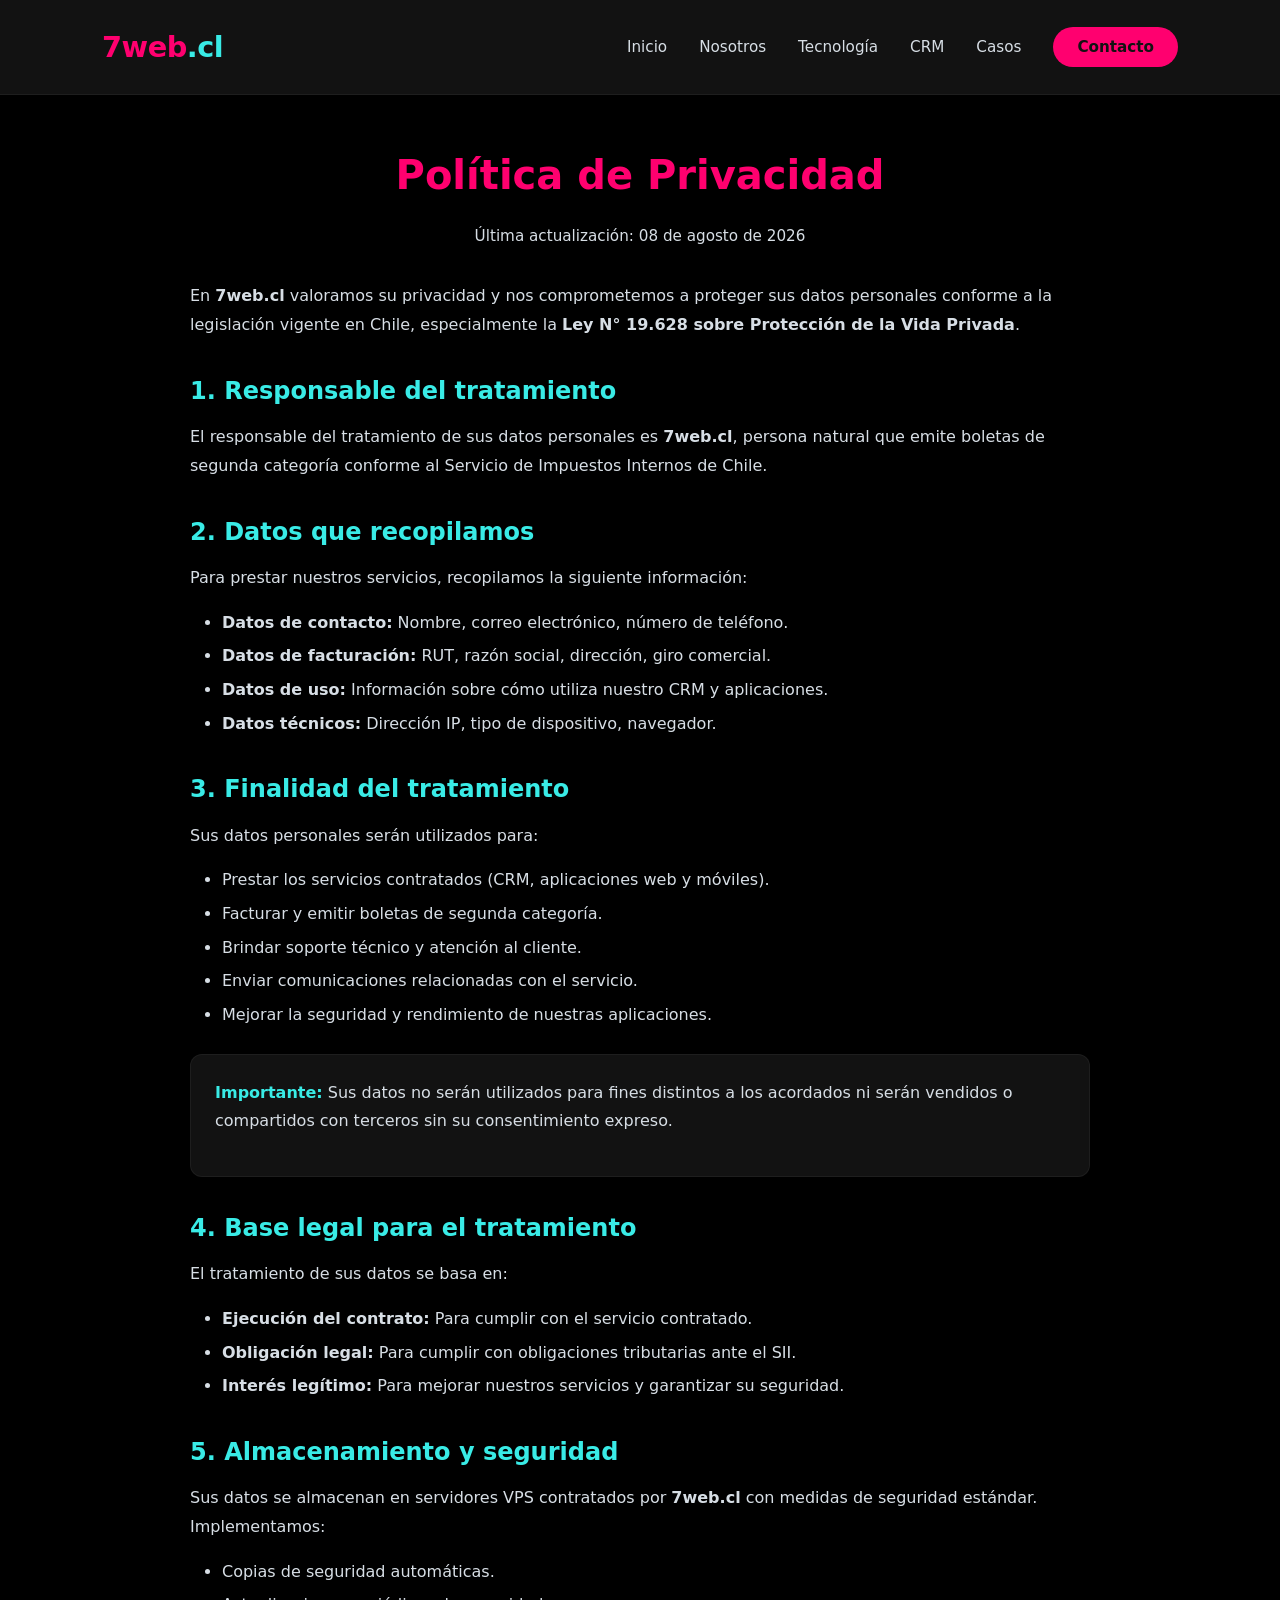
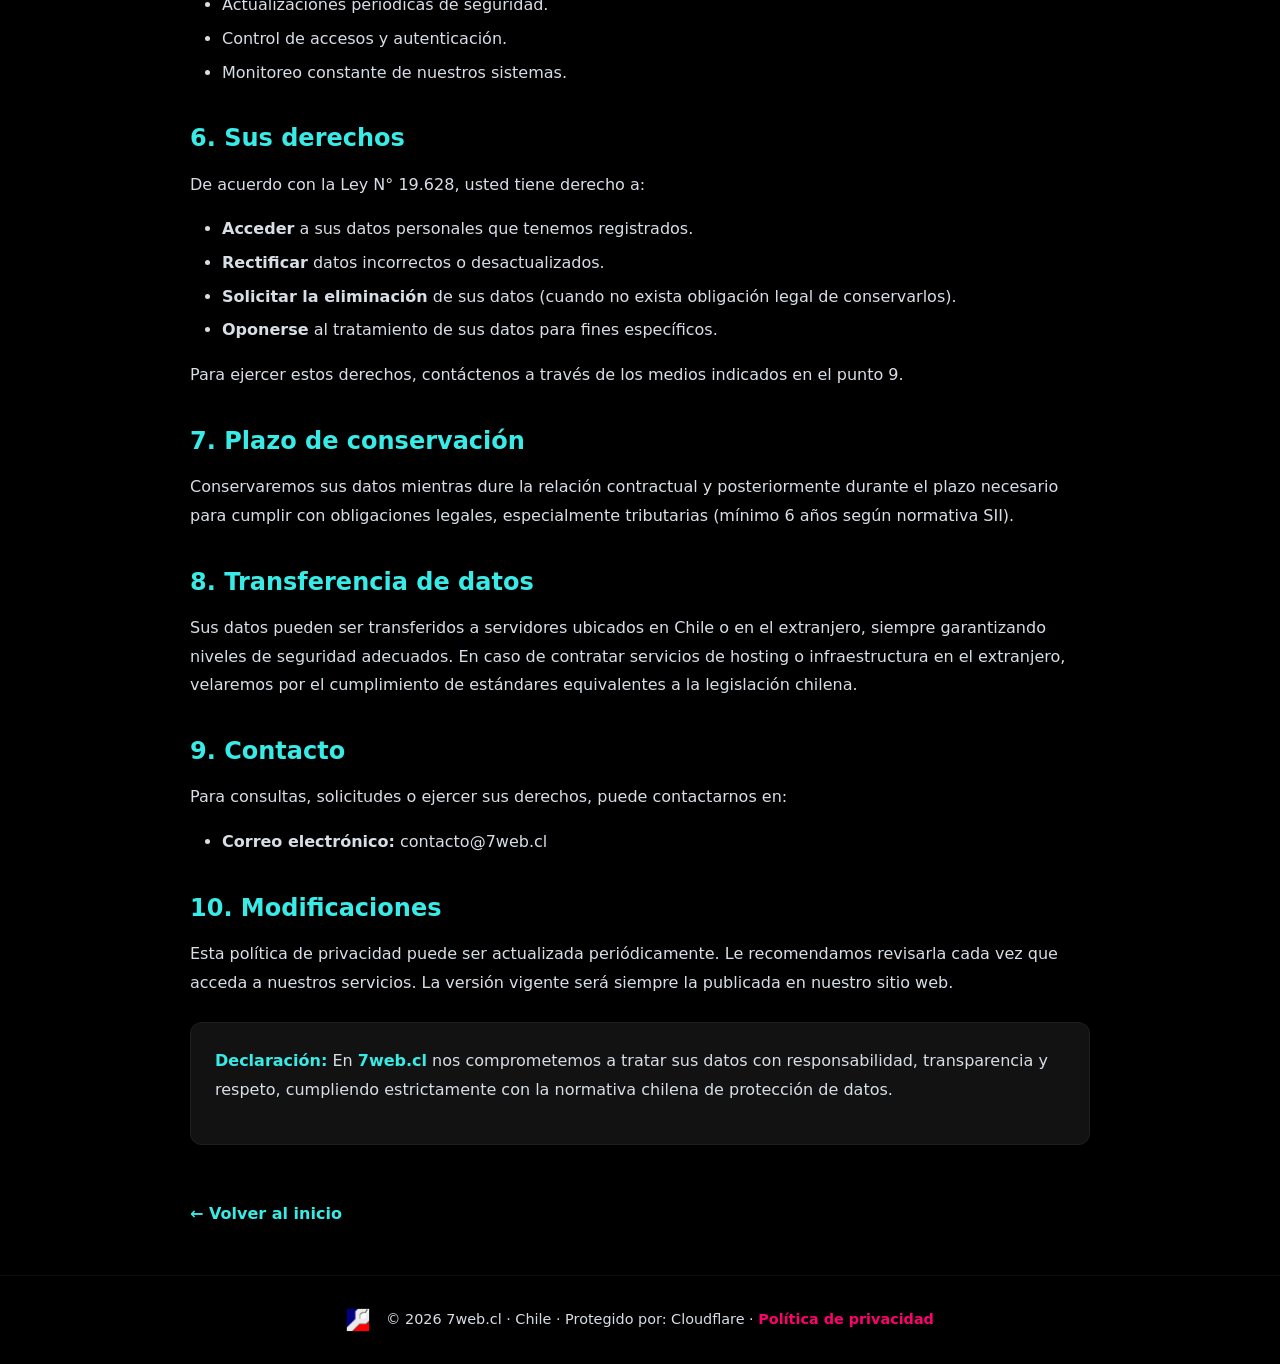
==== privacy/index.html @ 6db9ba0c "version 1" ====
<!DOCTYPE html><html lang="en" data-beasties-container><head>
  <meta charset="utf-8">
  <title>7web.cl - Automatización para su negocio</title>
  <meta name="description" content="Aplicaciones web a medida, sin código inflado ni vulnerabilidades. CRM propio y automatizaciones donde otros fallaron.">
  <base href="/">
  <meta name="viewport" content="width=device-width, initial-scale=1">
  <link rel="icon" type="image/png" href="asist.png">
<style>*{margin:0;padding:0;box-sizing:border-box}:root{--bkg: #000;--primary: #ff006f;--primary-light: #2c3e50;--accent: #39ebe6;--accent-hover: #2ccfc9;--white: #121212;--light-bg: #070707;--text: #ffffff;--text-light: #d7dee5;--text-light2: #d7dee588;--shadow: 0 10px 30px rgba(0, 0, 0, .3);--radius: 12px;--transition: .3s ease}body{font-family:Segoe UI,system-ui,-apple-system,sans-serif;color:var(--text);background:var(--bkg);line-height:1.6}.container{max-width:1140px;margin:0 auto;padding:0 2rem}img{max-width:100%;height:auto;display:block}
</style><link rel="stylesheet" href="styles-XWMBJCDH.css" media="print" onload="this.media='all'"><noscript><link rel="stylesheet" href="styles-XWMBJCDH.css"></noscript><style ng-app-id="ng">header[_ngcontent-ng-c311188576]{padding:1.5rem 0;border-bottom:1px solid rgba(255,255,255,.05);position:sticky;top:0;background:var(--white);z-index:100}.header-inner[_ngcontent-ng-c311188576]{display:flex;justify-content:space-between;align-items:center;flex-wrap:wrap}header[_ngcontent-ng-c311188576]   .logo[_ngcontent-ng-c311188576]{font-size:1.8rem;font-weight:700;color:var(--primary);letter-spacing:-.5px}header[_ngcontent-ng-c311188576]   .logo[_ngcontent-ng-c311188576]   span[_ngcontent-ng-c311188576]{color:var(--accent)}header[_ngcontent-ng-c311188576]   .nav[_ngcontent-ng-c311188576]{display:flex;gap:2rem;align-items:center}header[_ngcontent-ng-c311188576]   .nav[_ngcontent-ng-c311188576]   a[_ngcontent-ng-c311188576]{color:var(--text-light);text-decoration:none;font-size:.95rem;transition:var(--transition)}header[_ngcontent-ng-c311188576]   .nav[_ngcontent-ng-c311188576]   a[_ngcontent-ng-c311188576]:hover{color:var(--primary)}header[_ngcontent-ng-c311188576]   .nav[_ngcontent-ng-c311188576]   .cta-small[_ngcontent-ng-c311188576]{background:var(--primary);color:var(--white);padding:.5rem 1.5rem;border-radius:50px;font-weight:600}header[_ngcontent-ng-c311188576]   .nav[_ngcontent-ng-c311188576]   .cta-small[_ngcontent-ng-c311188576]:hover{background:var(--primary-light);color:var(--white)}@media(max-width:768px){header[_ngcontent-ng-c311188576]   .nav[_ngcontent-ng-c311188576]{flex-wrap:wrap;justify-content:center;gap:.5rem}}</style><style ng-app-id="ng">footer[_ngcontent-ng-c2169475665]{border-top:1px solid rgba(255,255,255,.05);padding:2rem 0;text-align:center;color:var(--text-light);font-size:.9rem}footer[_ngcontent-ng-c2169475665]   .container[_ngcontent-ng-c2169475665]{display:flex;justify-content:center;gap:1rem}footer[_ngcontent-ng-c2169475665]   img[_ngcontent-ng-c2169475665]{width:24px;height:24px}footer[_ngcontent-ng-c2169475665]   a[_ngcontent-ng-c2169475665]{color:var(--primary);text-decoration:none;font-weight:600}</style><style ng-app-id="ng">.privacy-content[_ngcontent-ng-c276847144]{max-width:900px;margin:0 auto;padding:3rem 0}.privacy-content[_ngcontent-ng-c276847144]   h1[_ngcontent-ng-c276847144]{color:var(--primary);font-size:2.5rem;margin-bottom:1rem;text-align:center}.privacy-content[_ngcontent-ng-c276847144]   .fecha[_ngcontent-ng-c276847144]{text-align:center;color:var(--text-light);font-size:.95rem;margin-bottom:2rem}.privacy-content[_ngcontent-ng-c276847144]   h2[_ngcontent-ng-c276847144]{color:var(--accent);font-size:1.5rem;margin-top:2rem;margin-bottom:.8rem}.privacy-content[_ngcontent-ng-c276847144]   p[_ngcontent-ng-c276847144]{color:var(--text-light);font-size:1rem;line-height:1.8;margin-bottom:1rem}.privacy-content[_ngcontent-ng-c276847144]   ul[_ngcontent-ng-c276847144]{color:var(--text-light);font-size:1rem;line-height:1.8;padding-left:2rem;margin-bottom:1rem}.privacy-content[_ngcontent-ng-c276847144]   ul[_ngcontent-ng-c276847144]   li[_ngcontent-ng-c276847144]{margin-bottom:.3rem}.privacy-content[_ngcontent-ng-c276847144]   .highlight-box[_ngcontent-ng-c276847144]{background:var(--white);border-left:4px solid var(--accent);padding:1.5rem;border-radius:var(--radius);margin:1.5rem 0;border:1px solid rgba(255,255,255,.05)}.privacy-content[_ngcontent-ng-c276847144]   .highlight-box[_ngcontent-ng-c276847144]   strong[_ngcontent-ng-c276847144]{color:var(--accent)}.privacy-content[_ngcontent-ng-c276847144]   .back-link[_ngcontent-ng-c276847144]{display:inline-block;margin-top:2rem;color:var(--accent);text-decoration:none;font-weight:600}.privacy-content[_ngcontent-ng-c276847144]   .back-link[_ngcontent-ng-c276847144]:hover{color:var(--primary)}@media(max-width:768px){.privacy-content[_ngcontent-ng-c276847144]   h1[_ngcontent-ng-c276847144]{font-size:2rem}.privacy-content[_ngcontent-ng-c276847144]   h2[_ngcontent-ng-c276847144]{font-size:1.3rem}}</style></head>
<body><!--nghm-->
  <app-root ng-version="22.1.1" ngh="1" ng-server-context="ssg"><app-header _nghost-ng-c311188576 ngh="0"><header _ngcontent-ng-c311188576><div _ngcontent-ng-c311188576 class="container header-inner"><div _ngcontent-ng-c311188576 class="logo">7web<span _ngcontent-ng-c311188576>.cl</span></div><nav _ngcontent-ng-c311188576 class="nav"><a _ngcontent-ng-c311188576 href="#home">Inicio</a><a _ngcontent-ng-c311188576 href="#about">Nosotros</a><a _ngcontent-ng-c311188576 href="#tech">Tecnología</a><a _ngcontent-ng-c311188576 href="#flujo">CRM</a><a _ngcontent-ng-c311188576 href="#work">Casos</a><a _ngcontent-ng-c311188576 href="#contact" class="cta-small">Contacto</a></nav></div></header></app-header><router-outlet></router-outlet><app-privacy-page ngh="0"><app-privacy _nghost-ng-c276847144 ngh="0"><section _ngcontent-ng-c276847144 class="privacy-content container"><h1 _ngcontent-ng-c276847144>Política de Privacidad</h1><p _ngcontent-ng-c276847144 class="fecha">Última actualización: 08 de agosto de 2026</p><p _ngcontent-ng-c276847144> En <strong _ngcontent-ng-c276847144>7web.cl</strong> valoramos su privacidad y nos comprometemos a proteger sus datos personales conforme a la legislación vigente en Chile, especialmente la <strong _ngcontent-ng-c276847144>Ley N° 19.628 sobre Protección de la Vida Privada</strong>. </p><h2 _ngcontent-ng-c276847144>1. Responsable del tratamiento</h2><p _ngcontent-ng-c276847144> El responsable del tratamiento de sus datos personales es <strong _ngcontent-ng-c276847144>7web.cl</strong>, persona natural que emite boletas de segunda categoría conforme al Servicio de Impuestos Internos de Chile. </p><h2 _ngcontent-ng-c276847144>2. Datos que recopilamos</h2><p _ngcontent-ng-c276847144>Para prestar nuestros servicios, recopilamos la siguiente información:</p><ul _ngcontent-ng-c276847144><li _ngcontent-ng-c276847144><strong _ngcontent-ng-c276847144>Datos de contacto:</strong> Nombre, correo electrónico, número de teléfono.</li><li _ngcontent-ng-c276847144><strong _ngcontent-ng-c276847144>Datos de facturación:</strong> RUT, razón social, dirección, giro comercial.</li><li _ngcontent-ng-c276847144><strong _ngcontent-ng-c276847144>Datos de uso:</strong> Información sobre cómo utiliza nuestro CRM y aplicaciones.</li><li _ngcontent-ng-c276847144><strong _ngcontent-ng-c276847144>Datos técnicos:</strong> Dirección IP, tipo de dispositivo, navegador.</li></ul><h2 _ngcontent-ng-c276847144>3. Finalidad del tratamiento</h2><p _ngcontent-ng-c276847144>Sus datos personales serán utilizados para:</p><ul _ngcontent-ng-c276847144><li _ngcontent-ng-c276847144>Prestar los servicios contratados (CRM, aplicaciones web y móviles).</li><li _ngcontent-ng-c276847144>Facturar y emitir boletas de segunda categoría.</li><li _ngcontent-ng-c276847144>Brindar soporte técnico y atención al cliente.</li><li _ngcontent-ng-c276847144>Enviar comunicaciones relacionadas con el servicio.</li><li _ngcontent-ng-c276847144>Mejorar la seguridad y rendimiento de nuestras aplicaciones.</li></ul><div _ngcontent-ng-c276847144 class="highlight-box"><p _ngcontent-ng-c276847144><strong _ngcontent-ng-c276847144>Importante:</strong> Sus datos no serán utilizados para fines distintos a los acordados ni serán vendidos o compartidos con terceros sin su consentimiento expreso.</p></div><h2 _ngcontent-ng-c276847144>4. Base legal para el tratamiento</h2><p _ngcontent-ng-c276847144> El tratamiento de sus datos se basa en: </p><ul _ngcontent-ng-c276847144><li _ngcontent-ng-c276847144><strong _ngcontent-ng-c276847144>Ejecución del contrato:</strong> Para cumplir con el servicio contratado.</li><li _ngcontent-ng-c276847144><strong _ngcontent-ng-c276847144>Obligación legal:</strong> Para cumplir con obligaciones tributarias ante el SII.</li><li _ngcontent-ng-c276847144><strong _ngcontent-ng-c276847144>Interés legítimo:</strong> Para mejorar nuestros servicios y garantizar su seguridad.</li></ul><h2 _ngcontent-ng-c276847144>5. Almacenamiento y seguridad</h2><p _ngcontent-ng-c276847144> Sus datos se almacenan en servidores VPS contratados por <strong _ngcontent-ng-c276847144>7web.cl</strong> con medidas de seguridad estándar. Implementamos: </p><ul _ngcontent-ng-c276847144><li _ngcontent-ng-c276847144>Copias de seguridad automáticas.</li><li _ngcontent-ng-c276847144>Actualizaciones periódicas de seguridad.</li><li _ngcontent-ng-c276847144>Control de accesos y autenticación.</li><li _ngcontent-ng-c276847144>Monitoreo constante de nuestros sistemas.</li></ul><h2 _ngcontent-ng-c276847144>6. Sus derechos</h2><p _ngcontent-ng-c276847144> De acuerdo con la Ley N° 19.628, usted tiene derecho a: </p><ul _ngcontent-ng-c276847144><li _ngcontent-ng-c276847144><strong _ngcontent-ng-c276847144>Acceder</strong> a sus datos personales que tenemos registrados.</li><li _ngcontent-ng-c276847144><strong _ngcontent-ng-c276847144>Rectificar</strong> datos incorrectos o desactualizados.</li><li _ngcontent-ng-c276847144><strong _ngcontent-ng-c276847144>Solicitar la eliminación</strong> de sus datos (cuando no exista obligación legal de conservarlos).</li><li _ngcontent-ng-c276847144><strong _ngcontent-ng-c276847144>Oponerse</strong> al tratamiento de sus datos para fines específicos.</li></ul><p _ngcontent-ng-c276847144> Para ejercer estos derechos, contáctenos a través de los medios indicados en el punto 9. </p><h2 _ngcontent-ng-c276847144>7. Plazo de conservación</h2><p _ngcontent-ng-c276847144> Conservaremos sus datos mientras dure la relación contractual y posteriormente durante el plazo necesario para cumplir con obligaciones legales, especialmente tributarias (mínimo 6 años según normativa SII). </p><h2 _ngcontent-ng-c276847144>8. Transferencia de datos</h2><p _ngcontent-ng-c276847144> Sus datos pueden ser transferidos a servidores ubicados en Chile o en el extranjero, siempre garantizando niveles de seguridad adecuados. En caso de contratar servicios de hosting o infraestructura en el extranjero, velaremos por el cumplimiento de estándares equivalentes a la legislación chilena. </p><h2 _ngcontent-ng-c276847144>9. Contacto</h2><p _ngcontent-ng-c276847144> Para consultas, solicitudes o ejercer sus derechos, puede contactarnos en: </p><ul _ngcontent-ng-c276847144><li _ngcontent-ng-c276847144><strong _ngcontent-ng-c276847144>Correo electrónico:</strong> contacto@7web.cl</li></ul><h2 _ngcontent-ng-c276847144>10. Modificaciones</h2><p _ngcontent-ng-c276847144> Esta política de privacidad puede ser actualizada periódicamente. Le recomendamos revisarla cada vez que acceda a nuestros servicios. La versión vigente será siempre la publicada en nuestro sitio web. </p><div _ngcontent-ng-c276847144 class="highlight-box"><p _ngcontent-ng-c276847144><strong _ngcontent-ng-c276847144>Declaración:</strong> En <strong _ngcontent-ng-c276847144>7web.cl</strong> nos comprometemos a tratar sus datos con responsabilidad, transparencia y respeto, cumpliendo estrictamente con la normativa chilena de protección de datos.</p></div><a _ngcontent-ng-c276847144 href="index.html" class="back-link">← Volver al inicio</a></section></app-privacy></app-privacy-page><!----><app-footer _nghost-ng-c2169475665 ngh="0"><footer _ngcontent-ng-c2169475665><div _ngcontent-ng-c2169475665 class="container"><img _ngcontent-ng-c2169475665 src="asist.png"><p _ngcontent-ng-c2169475665>© 2026 7web.cl · Chile · Protegido por: Cloudflare · <a _ngcontent-ng-c2169475665 href="privacy">Política de privacidad</a></p></div></footer></app-footer></app-root>
<link rel="modulepreload" href="chunk-BYHMOC3C.js"><link rel="modulepreload" href="chunk-OPZ4OKA5.js"><script src="main-MGV3RKFX.js" type="module"></script>
<link rel="modulepreload" href="chunk-3R2K7TI5.js">


<script id="ng-state" type="application/json">{"__nghData__":[{},{"c":{"1":[{"i":"c108332006","r":1}]}}]}</script></body></html>
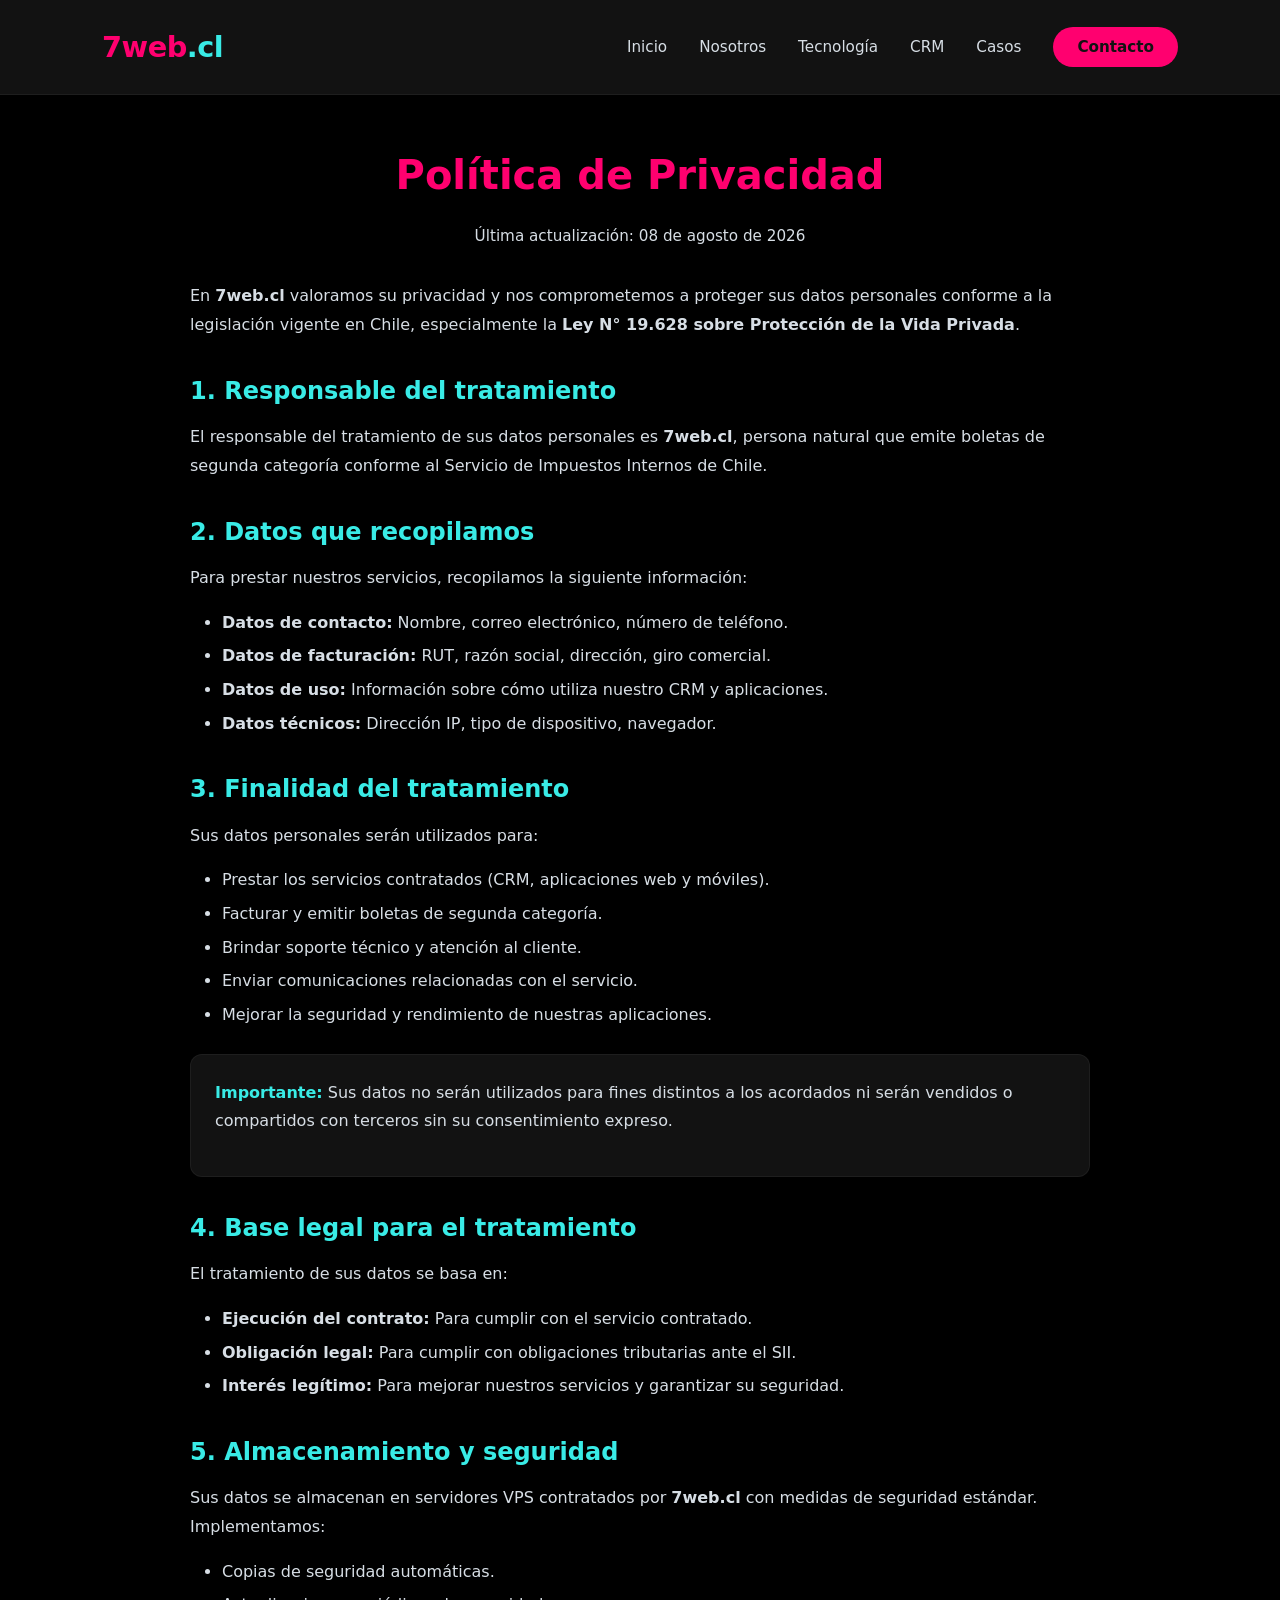
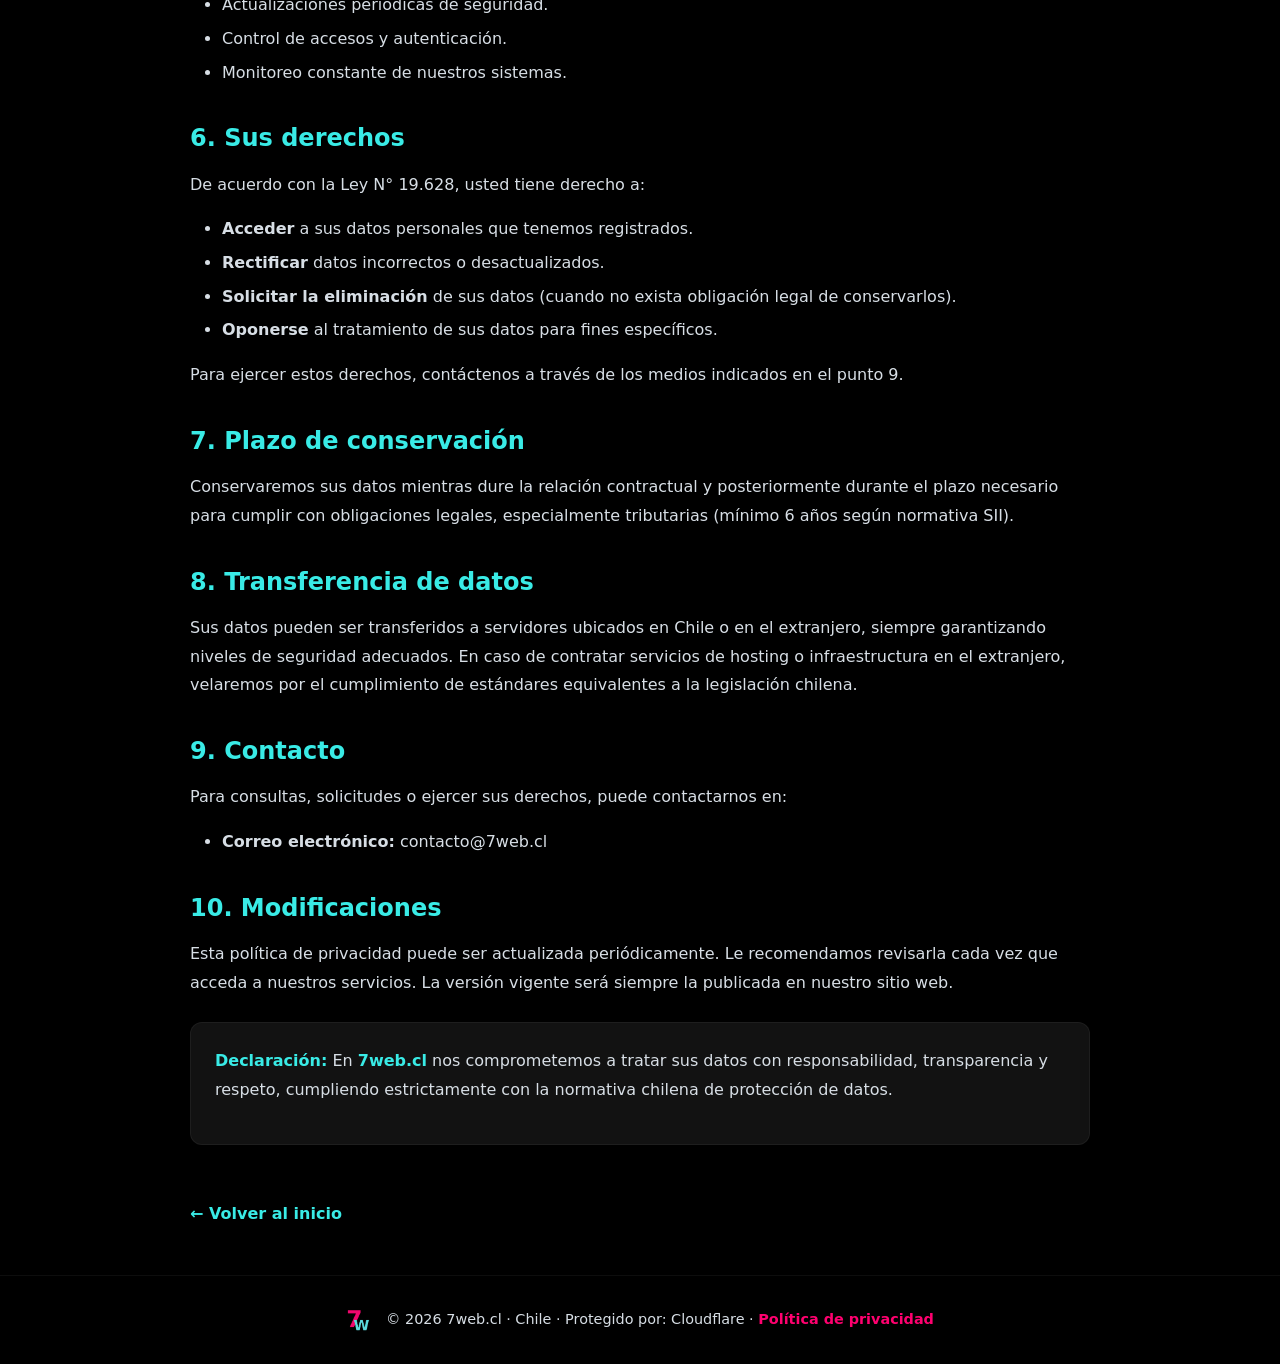
==== commit 14eaa3f8: "1.0.2" ====
--- a/privacy/index.html
+++ b/privacy/index.html
@@ -4,12 +4,12 @@
   <meta name="description" content="Aplicaciones web a medida, sin código inflado ni vulnerabilidades. CRM propio y automatizaciones donde otros fallaron.">
   <base href="/">
   <meta name="viewport" content="width=device-width, initial-scale=1">
-  <link rel="icon" type="image/png" href="asist.png">
+  <link rel="icon" type="image/png" href="favicon.png">
 <style>*{margin:0;padding:0;box-sizing:border-box}:root{--bkg: #000;--primary: #ff006f;--primary-light: #2c3e50;--accent: #39ebe6;--accent-hover: #2ccfc9;--white: #121212;--light-bg: #070707;--text: #ffffff;--text-light: #d7dee5;--text-light2: #d7dee588;--shadow: 0 10px 30px rgba(0, 0, 0, .3);--radius: 12px;--transition: .3s ease}body{font-family:Segoe UI,system-ui,-apple-system,sans-serif;color:var(--text);background:var(--bkg);line-height:1.6}.container{max-width:1140px;margin:0 auto;padding:0 2rem}img{max-width:100%;height:auto;display:block}
-</style><link rel="stylesheet" href="styles-XWMBJCDH.css" media="print" onload="this.media='all'"><noscript><link rel="stylesheet" href="styles-XWMBJCDH.css"></noscript><style ng-app-id="ng">header[_ngcontent-ng-c311188576]{padding:1.5rem 0;border-bottom:1px solid rgba(255,255,255,.05);position:sticky;top:0;background:var(--white);z-index:100}.header-inner[_ngcontent-ng-c311188576]{display:flex;justify-content:space-between;align-items:center;flex-wrap:wrap}header[_ngcontent-ng-c311188576]   .logo[_ngcontent-ng-c311188576]{font-size:1.8rem;font-weight:700;color:var(--primary);letter-spacing:-.5px}header[_ngcontent-ng-c311188576]   .logo[_ngcontent-ng-c311188576]   span[_ngcontent-ng-c311188576]{color:var(--accent)}header[_ngcontent-ng-c311188576]   .nav[_ngcontent-ng-c311188576]{display:flex;gap:2rem;align-items:center}header[_ngcontent-ng-c311188576]   .nav[_ngcontent-ng-c311188576]   a[_ngcontent-ng-c311188576]{color:var(--text-light);text-decoration:none;font-size:.95rem;transition:var(--transition)}header[_ngcontent-ng-c311188576]   .nav[_ngcontent-ng-c311188576]   a[_ngcontent-ng-c311188576]:hover{color:var(--primary)}header[_ngcontent-ng-c311188576]   .nav[_ngcontent-ng-c311188576]   .cta-small[_ngcontent-ng-c311188576]{background:var(--primary);color:var(--white);padding:.5rem 1.5rem;border-radius:50px;font-weight:600}header[_ngcontent-ng-c311188576]   .nav[_ngcontent-ng-c311188576]   .cta-small[_ngcontent-ng-c311188576]:hover{background:var(--primary-light);color:var(--white)}@media(max-width:768px){header[_ngcontent-ng-c311188576]   .nav[_ngcontent-ng-c311188576]{flex-wrap:wrap;justify-content:center;gap:.5rem}}</style><style ng-app-id="ng">footer[_ngcontent-ng-c2169475665]{border-top:1px solid rgba(255,255,255,.05);padding:2rem 0;text-align:center;color:var(--text-light);font-size:.9rem}footer[_ngcontent-ng-c2169475665]   .container[_ngcontent-ng-c2169475665]{display:flex;justify-content:center;gap:1rem}footer[_ngcontent-ng-c2169475665]   img[_ngcontent-ng-c2169475665]{width:24px;height:24px}footer[_ngcontent-ng-c2169475665]   a[_ngcontent-ng-c2169475665]{color:var(--primary);text-decoration:none;font-weight:600}</style><style ng-app-id="ng">.privacy-content[_ngcontent-ng-c276847144]{max-width:900px;margin:0 auto;padding:3rem 0}.privacy-content[_ngcontent-ng-c276847144]   h1[_ngcontent-ng-c276847144]{color:var(--primary);font-size:2.5rem;margin-bottom:1rem;text-align:center}.privacy-content[_ngcontent-ng-c276847144]   .fecha[_ngcontent-ng-c276847144]{text-align:center;color:var(--text-light);font-size:.95rem;margin-bottom:2rem}.privacy-content[_ngcontent-ng-c276847144]   h2[_ngcontent-ng-c276847144]{color:var(--accent);font-size:1.5rem;margin-top:2rem;margin-bottom:.8rem}.privacy-content[_ngcontent-ng-c276847144]   p[_ngcontent-ng-c276847144]{color:var(--text-light);font-size:1rem;line-height:1.8;margin-bottom:1rem}.privacy-content[_ngcontent-ng-c276847144]   ul[_ngcontent-ng-c276847144]{color:var(--text-light);font-size:1rem;line-height:1.8;padding-left:2rem;margin-bottom:1rem}.privacy-content[_ngcontent-ng-c276847144]   ul[_ngcontent-ng-c276847144]   li[_ngcontent-ng-c276847144]{margin-bottom:.3rem}.privacy-content[_ngcontent-ng-c276847144]   .highlight-box[_ngcontent-ng-c276847144]{background:var(--white);border-left:4px solid var(--accent);padding:1.5rem;border-radius:var(--radius);margin:1.5rem 0;border:1px solid rgba(255,255,255,.05)}.privacy-content[_ngcontent-ng-c276847144]   .highlight-box[_ngcontent-ng-c276847144]   strong[_ngcontent-ng-c276847144]{color:var(--accent)}.privacy-content[_ngcontent-ng-c276847144]   .back-link[_ngcontent-ng-c276847144]{display:inline-block;margin-top:2rem;color:var(--accent);text-decoration:none;font-weight:600}.privacy-content[_ngcontent-ng-c276847144]   .back-link[_ngcontent-ng-c276847144]:hover{color:var(--primary)}@media(max-width:768px){.privacy-content[_ngcontent-ng-c276847144]   h1[_ngcontent-ng-c276847144]{font-size:2rem}.privacy-content[_ngcontent-ng-c276847144]   h2[_ngcontent-ng-c276847144]{font-size:1.3rem}}</style></head>
+</style><link rel="stylesheet" href="styles-XWMBJCDH.css" media="print" onload="this.media='all'"><noscript><link rel="stylesheet" href="styles-XWMBJCDH.css"></noscript><style ng-app-id="ng">header[_ngcontent-ng-c311188576]{padding:1.5rem 0;border-bottom:1px solid rgba(255,255,255,.05);position:sticky;top:0;background:var(--white);z-index:100}.header-inner[_ngcontent-ng-c311188576]{display:flex;justify-content:space-between;align-items:center;flex-wrap:wrap}header[_ngcontent-ng-c311188576]   .logo[_ngcontent-ng-c311188576]{font-size:1.8rem;font-weight:700;color:var(--primary);letter-spacing:-.5px}header[_ngcontent-ng-c311188576]   .logo[_ngcontent-ng-c311188576]   span[_ngcontent-ng-c311188576]{color:var(--accent)}header[_ngcontent-ng-c311188576]   .nav[_ngcontent-ng-c311188576]{display:flex;gap:2rem;align-items:center}header[_ngcontent-ng-c311188576]   .nav[_ngcontent-ng-c311188576]   a[_ngcontent-ng-c311188576]{color:var(--text-light);text-decoration:none;font-size:.95rem;transition:var(--transition)}header[_ngcontent-ng-c311188576]   .nav[_ngcontent-ng-c311188576]   a[_ngcontent-ng-c311188576]:hover{color:var(--primary)}header[_ngcontent-ng-c311188576]   .nav[_ngcontent-ng-c311188576]   .cta-small[_ngcontent-ng-c311188576]{background:var(--primary);color:var(--white);padding:.5rem 1.5rem;border-radius:50px;font-weight:600}header[_ngcontent-ng-c311188576]   .nav[_ngcontent-ng-c311188576]   .cta-small[_ngcontent-ng-c311188576]:hover{background:var(--primary-light);color:var(--white)}@media(max-width:768px){header[_ngcontent-ng-c311188576]   .nav[_ngcontent-ng-c311188576]{flex-wrap:wrap;justify-content:center;gap:.5rem}}</style><style ng-app-id="ng">footer[_ngcontent-ng-c899355925]{border-top:1px solid rgba(255,255,255,.05);padding:2rem 0;text-align:center;color:var(--text-light);font-size:.9rem}footer[_ngcontent-ng-c899355925]   .container[_ngcontent-ng-c899355925]{display:flex;justify-content:center;gap:1rem}footer[_ngcontent-ng-c899355925]   img[_ngcontent-ng-c899355925]{width:24px;height:24px}footer[_ngcontent-ng-c899355925]   a[_ngcontent-ng-c899355925]{color:var(--primary);text-decoration:none;font-weight:600}</style><style ng-app-id="ng">.privacy-content[_ngcontent-ng-c276847144]{max-width:900px;margin:0 auto;padding:3rem 0}.privacy-content[_ngcontent-ng-c276847144]   h1[_ngcontent-ng-c276847144]{color:var(--primary);font-size:2.5rem;margin-bottom:1rem;text-align:center}.privacy-content[_ngcontent-ng-c276847144]   .fecha[_ngcontent-ng-c276847144]{text-align:center;color:var(--text-light);font-size:.95rem;margin-bottom:2rem}.privacy-content[_ngcontent-ng-c276847144]   h2[_ngcontent-ng-c276847144]{color:var(--accent);font-size:1.5rem;margin-top:2rem;margin-bottom:.8rem}.privacy-content[_ngcontent-ng-c276847144]   p[_ngcontent-ng-c276847144]{color:var(--text-light);font-size:1rem;line-height:1.8;margin-bottom:1rem}.privacy-content[_ngcontent-ng-c276847144]   ul[_ngcontent-ng-c276847144]{color:var(--text-light);font-size:1rem;line-height:1.8;padding-left:2rem;margin-bottom:1rem}.privacy-content[_ngcontent-ng-c276847144]   ul[_ngcontent-ng-c276847144]   li[_ngcontent-ng-c276847144]{margin-bottom:.3rem}.privacy-content[_ngcontent-ng-c276847144]   .highlight-box[_ngcontent-ng-c276847144]{background:var(--white);border-left:4px solid var(--accent);padding:1.5rem;border-radius:var(--radius);margin:1.5rem 0;border:1px solid rgba(255,255,255,.05)}.privacy-content[_ngcontent-ng-c276847144]   .highlight-box[_ngcontent-ng-c276847144]   strong[_ngcontent-ng-c276847144]{color:var(--accent)}.privacy-content[_ngcontent-ng-c276847144]   .back-link[_ngcontent-ng-c276847144]{display:inline-block;margin-top:2rem;color:var(--accent);text-decoration:none;font-weight:600}.privacy-content[_ngcontent-ng-c276847144]   .back-link[_ngcontent-ng-c276847144]:hover{color:var(--primary)}@media(max-width:768px){.privacy-content[_ngcontent-ng-c276847144]   h1[_ngcontent-ng-c276847144]{font-size:2rem}.privacy-content[_ngcontent-ng-c276847144]   h2[_ngcontent-ng-c276847144]{font-size:1.3rem}}</style></head>
 <body><!--nghm-->
-  <app-root ng-version="22.1.1" ngh="1" ng-server-context="ssg"><app-header _nghost-ng-c311188576 ngh="0"><header _ngcontent-ng-c311188576><div _ngcontent-ng-c311188576 class="container header-inner"><div _ngcontent-ng-c311188576 class="logo">7web<span _ngcontent-ng-c311188576>.cl</span></div><nav _ngcontent-ng-c311188576 class="nav"><a _ngcontent-ng-c311188576 href="#home">Inicio</a><a _ngcontent-ng-c311188576 href="#about">Nosotros</a><a _ngcontent-ng-c311188576 href="#tech">Tecnología</a><a _ngcontent-ng-c311188576 href="#flujo">CRM</a><a _ngcontent-ng-c311188576 href="#work">Casos</a><a _ngcontent-ng-c311188576 href="#contact" class="cta-small">Contacto</a></nav></div></header></app-header><router-outlet></router-outlet><app-privacy-page ngh="0"><app-privacy _nghost-ng-c276847144 ngh="0"><section _ngcontent-ng-c276847144 class="privacy-content container"><h1 _ngcontent-ng-c276847144>Política de Privacidad</h1><p _ngcontent-ng-c276847144 class="fecha">Última actualización: 08 de agosto de 2026</p><p _ngcontent-ng-c276847144> En <strong _ngcontent-ng-c276847144>7web.cl</strong> valoramos su privacidad y nos comprometemos a proteger sus datos personales conforme a la legislación vigente en Chile, especialmente la <strong _ngcontent-ng-c276847144>Ley N° 19.628 sobre Protección de la Vida Privada</strong>. </p><h2 _ngcontent-ng-c276847144>1. Responsable del tratamiento</h2><p _ngcontent-ng-c276847144> El responsable del tratamiento de sus datos personales es <strong _ngcontent-ng-c276847144>7web.cl</strong>, persona natural que emite boletas de segunda categoría conforme al Servicio de Impuestos Internos de Chile. </p><h2 _ngcontent-ng-c276847144>2. Datos que recopilamos</h2><p _ngcontent-ng-c276847144>Para prestar nuestros servicios, recopilamos la siguiente información:</p><ul _ngcontent-ng-c276847144><li _ngcontent-ng-c276847144><strong _ngcontent-ng-c276847144>Datos de contacto:</strong> Nombre, correo electrónico, número de teléfono.</li><li _ngcontent-ng-c276847144><strong _ngcontent-ng-c276847144>Datos de facturación:</strong> RUT, razón social, dirección, giro comercial.</li><li _ngcontent-ng-c276847144><strong _ngcontent-ng-c276847144>Datos de uso:</strong> Información sobre cómo utiliza nuestro CRM y aplicaciones.</li><li _ngcontent-ng-c276847144><strong _ngcontent-ng-c276847144>Datos técnicos:</strong> Dirección IP, tipo de dispositivo, navegador.</li></ul><h2 _ngcontent-ng-c276847144>3. Finalidad del tratamiento</h2><p _ngcontent-ng-c276847144>Sus datos personales serán utilizados para:</p><ul _ngcontent-ng-c276847144><li _ngcontent-ng-c276847144>Prestar los servicios contratados (CRM, aplicaciones web y móviles).</li><li _ngcontent-ng-c276847144>Facturar y emitir boletas de segunda categoría.</li><li _ngcontent-ng-c276847144>Brindar soporte técnico y atención al cliente.</li><li _ngcontent-ng-c276847144>Enviar comunicaciones relacionadas con el servicio.</li><li _ngcontent-ng-c276847144>Mejorar la seguridad y rendimiento de nuestras aplicaciones.</li></ul><div _ngcontent-ng-c276847144 class="highlight-box"><p _ngcontent-ng-c276847144><strong _ngcontent-ng-c276847144>Importante:</strong> Sus datos no serán utilizados para fines distintos a los acordados ni serán vendidos o compartidos con terceros sin su consentimiento expreso.</p></div><h2 _ngcontent-ng-c276847144>4. Base legal para el tratamiento</h2><p _ngcontent-ng-c276847144> El tratamiento de sus datos se basa en: </p><ul _ngcontent-ng-c276847144><li _ngcontent-ng-c276847144><strong _ngcontent-ng-c276847144>Ejecución del contrato:</strong> Para cumplir con el servicio contratado.</li><li _ngcontent-ng-c276847144><strong _ngcontent-ng-c276847144>Obligación legal:</strong> Para cumplir con obligaciones tributarias ante el SII.</li><li _ngcontent-ng-c276847144><strong _ngcontent-ng-c276847144>Interés legítimo:</strong> Para mejorar nuestros servicios y garantizar su seguridad.</li></ul><h2 _ngcontent-ng-c276847144>5. Almacenamiento y seguridad</h2><p _ngcontent-ng-c276847144> Sus datos se almacenan en servidores VPS contratados por <strong _ngcontent-ng-c276847144>7web.cl</strong> con medidas de seguridad estándar. Implementamos: </p><ul _ngcontent-ng-c276847144><li _ngcontent-ng-c276847144>Copias de seguridad automáticas.</li><li _ngcontent-ng-c276847144>Actualizaciones periódicas de seguridad.</li><li _ngcontent-ng-c276847144>Control de accesos y autenticación.</li><li _ngcontent-ng-c276847144>Monitoreo constante de nuestros sistemas.</li></ul><h2 _ngcontent-ng-c276847144>6. Sus derechos</h2><p _ngcontent-ng-c276847144> De acuerdo con la Ley N° 19.628, usted tiene derecho a: </p><ul _ngcontent-ng-c276847144><li _ngcontent-ng-c276847144><strong _ngcontent-ng-c276847144>Acceder</strong> a sus datos personales que tenemos registrados.</li><li _ngcontent-ng-c276847144><strong _ngcontent-ng-c276847144>Rectificar</strong> datos incorrectos o desactualizados.</li><li _ngcontent-ng-c276847144><strong _ngcontent-ng-c276847144>Solicitar la eliminación</strong> de sus datos (cuando no exista obligación legal de conservarlos).</li><li _ngcontent-ng-c276847144><strong _ngcontent-ng-c276847144>Oponerse</strong> al tratamiento de sus datos para fines específicos.</li></ul><p _ngcontent-ng-c276847144> Para ejercer estos derechos, contáctenos a través de los medios indicados en el punto 9. </p><h2 _ngcontent-ng-c276847144>7. Plazo de conservación</h2><p _ngcontent-ng-c276847144> Conservaremos sus datos mientras dure la relación contractual y posteriormente durante el plazo necesario para cumplir con obligaciones legales, especialmente tributarias (mínimo 6 años según normativa SII). </p><h2 _ngcontent-ng-c276847144>8. Transferencia de datos</h2><p _ngcontent-ng-c276847144> Sus datos pueden ser transferidos a servidores ubicados en Chile o en el extranjero, siempre garantizando niveles de seguridad adecuados. En caso de contratar servicios de hosting o infraestructura en el extranjero, velaremos por el cumplimiento de estándares equivalentes a la legislación chilena. </p><h2 _ngcontent-ng-c276847144>9. Contacto</h2><p _ngcontent-ng-c276847144> Para consultas, solicitudes o ejercer sus derechos, puede contactarnos en: </p><ul _ngcontent-ng-c276847144><li _ngcontent-ng-c276847144><strong _ngcontent-ng-c276847144>Correo electrónico:</strong> contacto@7web.cl</li></ul><h2 _ngcontent-ng-c276847144>10. Modificaciones</h2><p _ngcontent-ng-c276847144> Esta política de privacidad puede ser actualizada periódicamente. Le recomendamos revisarla cada vez que acceda a nuestros servicios. La versión vigente será siempre la publicada en nuestro sitio web. </p><div _ngcontent-ng-c276847144 class="highlight-box"><p _ngcontent-ng-c276847144><strong _ngcontent-ng-c276847144>Declaración:</strong> En <strong _ngcontent-ng-c276847144>7web.cl</strong> nos comprometemos a tratar sus datos con responsabilidad, transparencia y respeto, cumpliendo estrictamente con la normativa chilena de protección de datos.</p></div><a _ngcontent-ng-c276847144 href="index.html" class="back-link">← Volver al inicio</a></section></app-privacy></app-privacy-page><!----><app-footer _nghost-ng-c2169475665 ngh="0"><footer _ngcontent-ng-c2169475665><div _ngcontent-ng-c2169475665 class="container"><img _ngcontent-ng-c2169475665 src="asist.png"><p _ngcontent-ng-c2169475665>© 2026 7web.cl · Chile · Protegido por: Cloudflare · <a _ngcontent-ng-c2169475665 href="privacy">Política de privacidad</a></p></div></footer></app-footer></app-root>
-<link rel="modulepreload" href="chunk-BYHMOC3C.js"><link rel="modulepreload" href="chunk-OPZ4OKA5.js"><script src="main-MGV3RKFX.js" type="module"></script>
+  <app-root ng-version="22.1.1" ngh="1" ng-server-context="ssg"><app-header _nghost-ng-c311188576 ngh="0"><header _ngcontent-ng-c311188576><div _ngcontent-ng-c311188576 class="container header-inner"><div _ngcontent-ng-c311188576 class="logo">7web<span _ngcontent-ng-c311188576>.cl</span></div><nav _ngcontent-ng-c311188576 class="nav"><a _ngcontent-ng-c311188576 href="#home">Inicio</a><a _ngcontent-ng-c311188576 href="#about">Nosotros</a><a _ngcontent-ng-c311188576 href="#tech">Tecnología</a><a _ngcontent-ng-c311188576 href="#flujo">CRM</a><a _ngcontent-ng-c311188576 href="#work">Casos</a><a _ngcontent-ng-c311188576 href="#contact" class="cta-small">Contacto</a></nav></div></header></app-header><router-outlet></router-outlet><app-privacy-page ngh="0"><app-privacy _nghost-ng-c276847144 ngh="0"><section _ngcontent-ng-c276847144 class="privacy-content container"><h1 _ngcontent-ng-c276847144>Política de Privacidad</h1><p _ngcontent-ng-c276847144 class="fecha">Última actualización: 08 de agosto de 2026</p><p _ngcontent-ng-c276847144> En <strong _ngcontent-ng-c276847144>7web.cl</strong> valoramos su privacidad y nos comprometemos a proteger sus datos personales conforme a la legislación vigente en Chile, especialmente la <strong _ngcontent-ng-c276847144>Ley N° 19.628 sobre Protección de la Vida Privada</strong>. </p><h2 _ngcontent-ng-c276847144>1. Responsable del tratamiento</h2><p _ngcontent-ng-c276847144> El responsable del tratamiento de sus datos personales es <strong _ngcontent-ng-c276847144>7web.cl</strong>, persona natural que emite boletas de segunda categoría conforme al Servicio de Impuestos Internos de Chile. </p><h2 _ngcontent-ng-c276847144>2. Datos que recopilamos</h2><p _ngcontent-ng-c276847144>Para prestar nuestros servicios, recopilamos la siguiente información:</p><ul _ngcontent-ng-c276847144><li _ngcontent-ng-c276847144><strong _ngcontent-ng-c276847144>Datos de contacto:</strong> Nombre, correo electrónico, número de teléfono.</li><li _ngcontent-ng-c276847144><strong _ngcontent-ng-c276847144>Datos de facturación:</strong> RUT, razón social, dirección, giro comercial.</li><li _ngcontent-ng-c276847144><strong _ngcontent-ng-c276847144>Datos de uso:</strong> Información sobre cómo utiliza nuestro CRM y aplicaciones.</li><li _ngcontent-ng-c276847144><strong _ngcontent-ng-c276847144>Datos técnicos:</strong> Dirección IP, tipo de dispositivo, navegador.</li></ul><h2 _ngcontent-ng-c276847144>3. Finalidad del tratamiento</h2><p _ngcontent-ng-c276847144>Sus datos personales serán utilizados para:</p><ul _ngcontent-ng-c276847144><li _ngcontent-ng-c276847144>Prestar los servicios contratados (CRM, aplicaciones web y móviles).</li><li _ngcontent-ng-c276847144>Facturar y emitir boletas de segunda categoría.</li><li _ngcontent-ng-c276847144>Brindar soporte técnico y atención al cliente.</li><li _ngcontent-ng-c276847144>Enviar comunicaciones relacionadas con el servicio.</li><li _ngcontent-ng-c276847144>Mejorar la seguridad y rendimiento de nuestras aplicaciones.</li></ul><div _ngcontent-ng-c276847144 class="highlight-box"><p _ngcontent-ng-c276847144><strong _ngcontent-ng-c276847144>Importante:</strong> Sus datos no serán utilizados para fines distintos a los acordados ni serán vendidos o compartidos con terceros sin su consentimiento expreso.</p></div><h2 _ngcontent-ng-c276847144>4. Base legal para el tratamiento</h2><p _ngcontent-ng-c276847144> El tratamiento de sus datos se basa en: </p><ul _ngcontent-ng-c276847144><li _ngcontent-ng-c276847144><strong _ngcontent-ng-c276847144>Ejecución del contrato:</strong> Para cumplir con el servicio contratado.</li><li _ngcontent-ng-c276847144><strong _ngcontent-ng-c276847144>Obligación legal:</strong> Para cumplir con obligaciones tributarias ante el SII.</li><li _ngcontent-ng-c276847144><strong _ngcontent-ng-c276847144>Interés legítimo:</strong> Para mejorar nuestros servicios y garantizar su seguridad.</li></ul><h2 _ngcontent-ng-c276847144>5. Almacenamiento y seguridad</h2><p _ngcontent-ng-c276847144> Sus datos se almacenan en servidores VPS contratados por <strong _ngcontent-ng-c276847144>7web.cl</strong> con medidas de seguridad estándar. Implementamos: </p><ul _ngcontent-ng-c276847144><li _ngcontent-ng-c276847144>Copias de seguridad automáticas.</li><li _ngcontent-ng-c276847144>Actualizaciones periódicas de seguridad.</li><li _ngcontent-ng-c276847144>Control de accesos y autenticación.</li><li _ngcontent-ng-c276847144>Monitoreo constante de nuestros sistemas.</li></ul><h2 _ngcontent-ng-c276847144>6. Sus derechos</h2><p _ngcontent-ng-c276847144> De acuerdo con la Ley N° 19.628, usted tiene derecho a: </p><ul _ngcontent-ng-c276847144><li _ngcontent-ng-c276847144><strong _ngcontent-ng-c276847144>Acceder</strong> a sus datos personales que tenemos registrados.</li><li _ngcontent-ng-c276847144><strong _ngcontent-ng-c276847144>Rectificar</strong> datos incorrectos o desactualizados.</li><li _ngcontent-ng-c276847144><strong _ngcontent-ng-c276847144>Solicitar la eliminación</strong> de sus datos (cuando no exista obligación legal de conservarlos).</li><li _ngcontent-ng-c276847144><strong _ngcontent-ng-c276847144>Oponerse</strong> al tratamiento de sus datos para fines específicos.</li></ul><p _ngcontent-ng-c276847144> Para ejercer estos derechos, contáctenos a través de los medios indicados en el punto 9. </p><h2 _ngcontent-ng-c276847144>7. Plazo de conservación</h2><p _ngcontent-ng-c276847144> Conservaremos sus datos mientras dure la relación contractual y posteriormente durante el plazo necesario para cumplir con obligaciones legales, especialmente tributarias (mínimo 6 años según normativa SII). </p><h2 _ngcontent-ng-c276847144>8. Transferencia de datos</h2><p _ngcontent-ng-c276847144> Sus datos pueden ser transferidos a servidores ubicados en Chile o en el extranjero, siempre garantizando niveles de seguridad adecuados. En caso de contratar servicios de hosting o infraestructura en el extranjero, velaremos por el cumplimiento de estándares equivalentes a la legislación chilena. </p><h2 _ngcontent-ng-c276847144>9. Contacto</h2><p _ngcontent-ng-c276847144> Para consultas, solicitudes o ejercer sus derechos, puede contactarnos en: </p><ul _ngcontent-ng-c276847144><li _ngcontent-ng-c276847144><strong _ngcontent-ng-c276847144>Correo electrónico:</strong> contacto@7web.cl</li></ul><h2 _ngcontent-ng-c276847144>10. Modificaciones</h2><p _ngcontent-ng-c276847144> Esta política de privacidad puede ser actualizada periódicamente. Le recomendamos revisarla cada vez que acceda a nuestros servicios. La versión vigente será siempre la publicada en nuestro sitio web. </p><div _ngcontent-ng-c276847144 class="highlight-box"><p _ngcontent-ng-c276847144><strong _ngcontent-ng-c276847144>Declaración:</strong> En <strong _ngcontent-ng-c276847144>7web.cl</strong> nos comprometemos a tratar sus datos con responsabilidad, transparencia y respeto, cumpliendo estrictamente con la normativa chilena de protección de datos.</p></div><a _ngcontent-ng-c276847144 href="index.html" class="back-link">← Volver al inicio</a></section></app-privacy></app-privacy-page><!----><app-footer _nghost-ng-c899355925 ngh="0"><footer _ngcontent-ng-c899355925><div _ngcontent-ng-c899355925 class="container"><img _ngcontent-ng-c899355925 src="favicon.png"><p _ngcontent-ng-c899355925>© 2026 7web.cl · Chile · Protegido por: Cloudflare · <a _ngcontent-ng-c899355925 href="privacy">Política de privacidad</a></p></div></footer></app-footer></app-root>
+<link rel="modulepreload" href="chunk-BYHMOC3C.js"><link rel="modulepreload" href="chunk-OPZ4OKA5.js"><script src="main-ISQDJIJY.js" type="module"></script>
 <link rel="modulepreload" href="chunk-3R2K7TI5.js">
 
 
